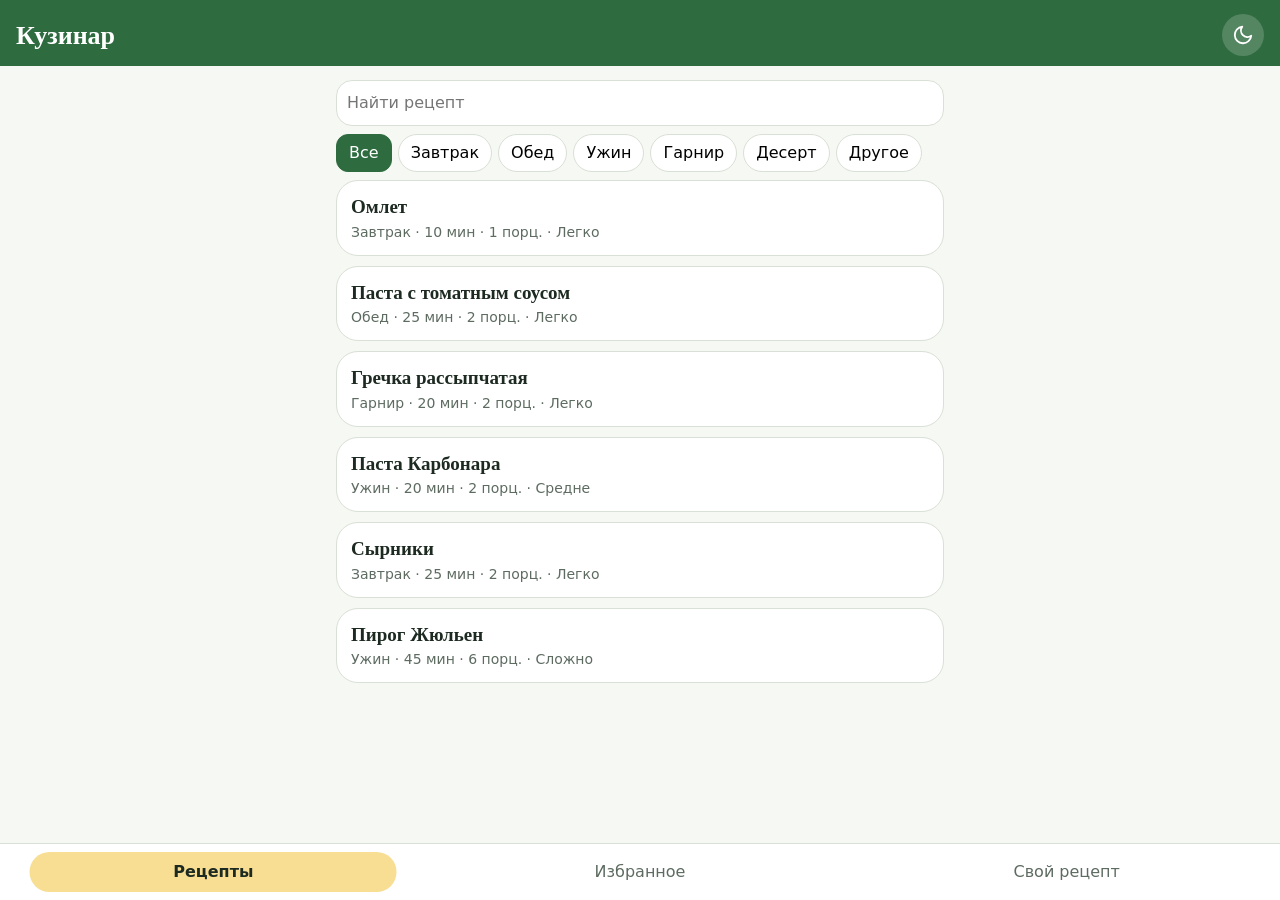
==== app/index.html @ 5cc1c06f "moving to another folder" ====
<!DOCTYPE html>
<html lang="ru">
<head>
<meta charset="UTF-8">
<meta name="viewport" content="width=device-width, initial-scale=1, viewport-fit=cover">
<title>Кузинар</title>
<link rel="manifest" href="manifest.json">
<meta name="theme-color" content="#2e6b3f">
<link rel="stylesheet" href="style.css">
<link rel="stylesheet" href="motion.css">
<link rel="stylesheet" href="theme.css">
<script src="theme.js"></script>
</head>
<body>
<header><h1>Кузинар</h1></header>
<main id="app"></main>
<nav id="nav">
  <button data-act="tab" data-v="all">Рецепты</button>
  <button data-act="tab" data-v="fav">Избранное</button>
  <button data-act="tab" data-v="add">Свой рецепт</button>
</nav>
<script src="recipes.js"></script>
<script src="app.js"></script>
<script src="extras.js"></script>
<script>if("serviceWorker" in navigator)navigator.serviceWorker.register("sw.js")</script>
</body>
</html>
---- app/style.css ----
:root{--bg:#f6f8f4;--ink:#1d2a21;--mute:#5d6b61;--green:#2e6b3f;--lemon:#f2c94c;--line:#d9e0d5;--card:#fff}
*{box-sizing:border-box}
body{margin:0;background:var(--bg);color:var(--ink);font:16px/1.5 system-ui,sans-serif;padding-bottom:calc(64px + env(safe-area-inset-bottom,0px))}
header{padding:calc(14px + env(safe-area-inset-top,0px)) 16px 10px;background:var(--green)}
h1,h2,h3{font-family:Georgia,serif;margin:0}
h1{color:#fff;font-size:26px}
main{padding:14px 16px;max-width:640px;margin:0 auto}
input,select,textarea{width:100%;padding:10px;border:1px solid var(--line);border-radius:8px;font:inherit;background:#fff;margin-bottom:8px}
.chips{display:flex;gap:6px;overflow-x:auto;padding-bottom:8px}
.chips button{flex:none;border:1px solid var(--line);background:#fff;border-radius:99px;padding:6px 12px;font:inherit}
.chips button.on{background:var(--green);color:#fff;border-color:var(--green)}
.card{display:block;width:100%;text-align:left;background:var(--card);border:1px solid var(--line);border-radius:10px;padding:12px 14px;margin-bottom:10px;font:inherit;color:inherit}
.card h3{font-size:19px}
.meta{color:var(--mute);font-size:14px}
.btn{background:var(--green);color:#fff;border:0;border-radius:8px;padding:12px 16px;font:inherit;width:100%;margin:6px 0}
.btn.alt{background:var(--lemon);color:var(--ink)}
.btn.del{background:#fff;color:#b3261e;border:1px solid #b3261e}
.row{display:grid;grid-template-columns:2fr 1fr 1fr;gap:6px}
ul.ing{padding-left:20px}ol.st{padding-left:22px}ol.st li{margin-bottom:10px}
.msg{color:#b3261e;margin:6px 0}
.empty{color:var(--mute);text-align:center;padding:30px 0}
nav{position:fixed;left:0;right:0;bottom:0;display:flex;background:#fff;border-top:1px solid var(--line);padding-bottom:env(safe-area-inset-bottom,0px)}
nav button{flex:1;border:0;background:none;padding:16px 4px;font:inherit;color:var(--mute)}
nav button.on{color:var(--green);font-weight:700;box-shadow:inset 0 3px 0 var(--lemon)}
---- app/motion.css ----
/* Кузинар: анимации в духе Material Expressive (пружинная физика, живые формы) */
:root{--spring:cubic-bezier(.34,1.56,.64,1);--smooth:cubic-bezier(.2,0,0,1)}

@keyframes rise{from{opacity:0;transform:translateY(24px) scale(.95)}to{opacity:1;transform:none}}
@keyframes pop{0%{transform:scale(.8)}60%{transform:scale(1.08)}100%{transform:scale(1)}}

/* Формы покрупнее и круглее */
.card{border-radius:22px}
.btn{border-radius:999px;padding:14px 18px}
input,select,textarea{border-radius:16px}
.chips button{border-radius:999px}
.chips button.on{border-radius:12px;animation:pop .45s var(--spring)}

/* Нажатие: пружинит и меняет форму */
.card,.btn,.chips button,nav button{transition:transform .4s var(--spring),border-radius .4s var(--spring),background-color .25s var(--smooth),color .3s var(--smooth);-webkit-tap-highlight-color:transparent}
.card:active{transform:scale(.97);border-radius:30px}
.btn:active{transform:scale(.94)}
.chips button:active{transform:scale(.9)}
nav button:active{transform:scale(.92)}

/* Появление: карточки списка по очереди */
.v-list .in .card{animation:rise .6s var(--spring) both}
.v-list .in .card:nth-child(2){animation-delay:.05s}
.v-list .in .card:nth-child(3){animation-delay:.1s}
.v-list .in .card:nth-child(4){animation-delay:.15s}
.v-list .in .card:nth-child(5){animation-delay:.2s}
.v-list .in .card:nth-child(6){animation-delay:.25s}
.v-list .in .card:nth-child(n+7){animation-delay:.3s}

/* Появление: экран рецепта и форма, блок за блоком */
.v-open>*,.v-add>*{animation:rise .55s var(--spring) both}
.v-open>*:nth-child(2),.v-add>*:nth-child(2){animation-delay:.04s}
.v-open>*:nth-child(3),.v-add>*:nth-child(3){animation-delay:.08s}
.v-open>*:nth-child(4),.v-add>*:nth-child(4){animation-delay:.12s}
.v-open>*:nth-child(5),.v-add>*:nth-child(5){animation-delay:.16s}
.v-open>*:nth-child(6),.v-add>*:nth-child(6){animation-delay:.2s}
.v-open>*:nth-child(7),.v-add>*:nth-child(7){animation-delay:.24s}
.v-open>*:nth-child(n+8),.v-add>*:nth-child(n+8){animation-delay:.28s}
#ings .row,#steps .in-s{animation:rise .45s var(--spring) both}

/* Нижнее меню: «таблетка» выезжает под активной вкладкой */
nav{isolation:isolate}
nav button{position:relative}
nav button::before{content:"";position:absolute;left:50%;top:8px;bottom:8px;width:86%;background:var(--lemon);border-radius:999px;z-index:-1;opacity:0;transform:translateX(-50%) scale(.4);transition:transform .5s var(--spring),opacity .25s var(--smooth)}
nav button.on{box-shadow:none;color:var(--ink)}
nav button.on::before{opacity:.6;transform:translateX(-50%) scale(1)}

/* Если у человека в телефоне отключена анимация, уважаем это */
@media (prefers-reduced-motion:reduce){*,*::before,*::after{animation:none!important;transition:none!important}}
---- app/theme.css ----
/* Кузинар: тёмная тема и кнопка-переключатель */
header{display:flex;align-items:center;justify-content:space-between;gap:12px}

.tt{position:relative;flex:none;width:42px;height:42px;border-radius:50%;border:0;padding:0;display:grid;place-items:center;background:rgba(255,255,255,.18);color:#fff;-webkit-tap-highlight-color:transparent;transition:transform .4s var(--spring,ease),background-color .25s}
.tt:active{transform:scale(.86) rotate(-12deg)}
.tt svg{grid-area:1/1;transition:transform .6s var(--spring,ease),opacity .3s}
/* светлая тема: показываем луну (нажмёшь, станет тёмно) */
.tt .i-sun{opacity:0;transform:rotate(-120deg) scale(.3)}
.tt .i-moon{opacity:1;transform:none}
:root[data-theme="dark"] .tt .i-sun{opacity:1;transform:none}
:root[data-theme="dark"] .tt .i-moon{opacity:0;transform:rotate(120deg) scale(.3)}

/* плавная смена цветов при переключении */
body,header,nav,input,select,textarea{transition:background-color .4s,color .4s,border-color .4s}
.card,.chips button{transition:transform .4s var(--spring,ease),border-radius .4s var(--spring,ease),background-color .4s,color .4s,border-color .4s}

/* тёмная палитра */
:root[data-theme="dark"]{
  color-scheme:dark;
  --bg:#111713;--ink:#e7eee8;--mute:#9db0a2;--green:#3b8a55;--lemon:#f2c94c;--line:#2b382e;--card:#1a231d;
}
:root[data-theme="dark"] header{background:#1c3d27}
:root[data-theme="dark"] input,
:root[data-theme="dark"] select,
:root[data-theme="dark"] textarea{background:var(--card);color:var(--ink);border-color:var(--line)}
:root[data-theme="dark"] ::placeholder{color:var(--mute);opacity:1}
:root[data-theme="dark"] .chips button{background:var(--card);color:var(--ink)}
:root[data-theme="dark"] .chips button.on{background:var(--green);color:#fff;border-color:var(--green)}
:root[data-theme="dark"] nav{background:var(--card);border-top-color:var(--line)}
:root[data-theme="dark"] nav button{color:var(--mute)}
:root[data-theme="dark"] nav button.on{color:#1d2a21}
:root[data-theme="dark"] nav button.on::before{opacity:.92}
:root[data-theme="dark"] .btn.alt{color:#1d2a21}
:root[data-theme="dark"] .btn.del{background:transparent;color:#ff8f86;border-color:#ff8f86}
:root[data-theme="dark"] .msg{color:#ff8f86}
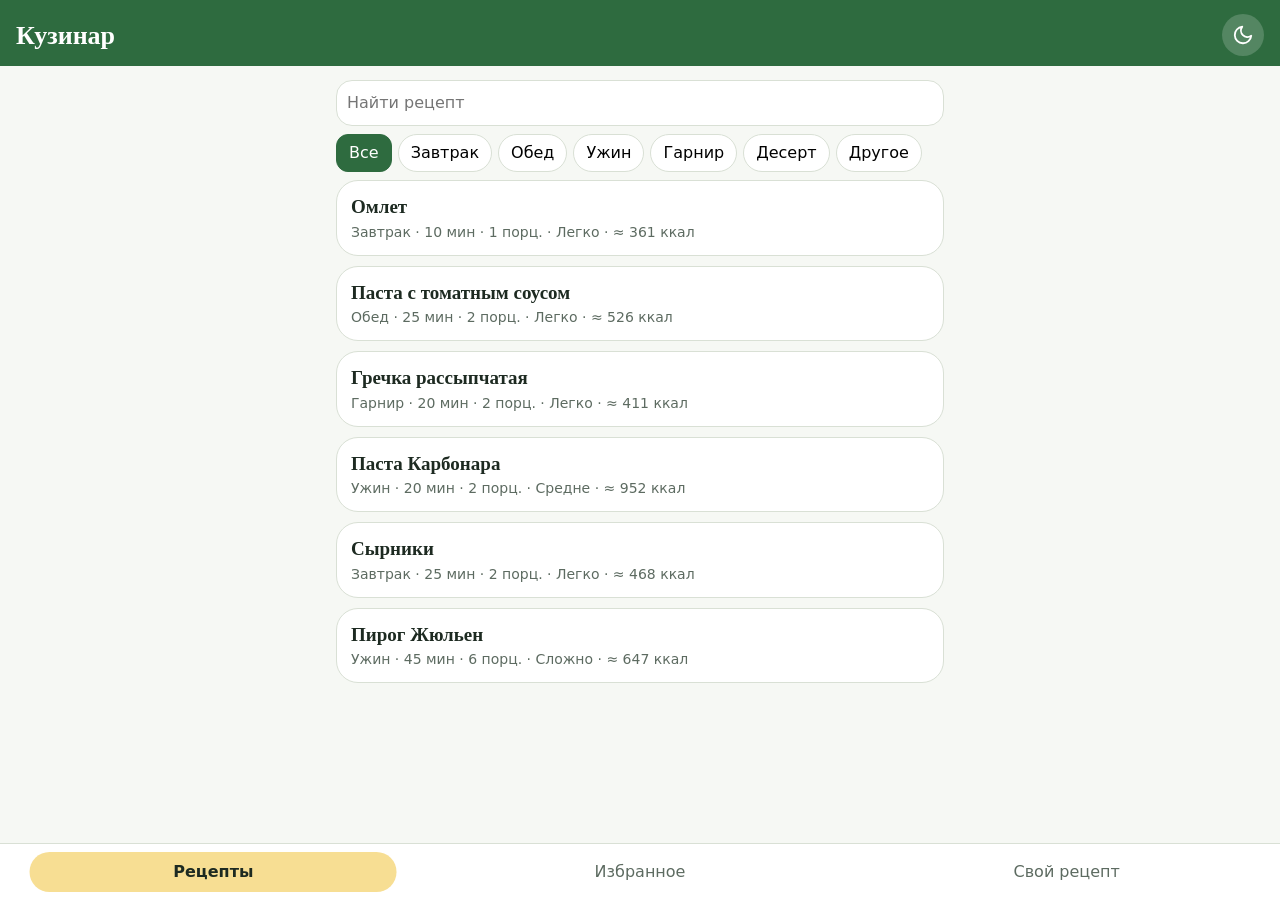
==== commit b408a922: "fixed index and added some products" ====
--- a/app/index.html
+++ b/app/index.html
@@ -22,6 +22,9 @@
 <script src="recipes.js"></script>
 <script src="app.js"></script>
 <script src="extras.js"></script>
+<script src="products.js"></script>
+<script src="calories.js"></script>
+<script src="picker.js"></script>
 <script>if("serviceWorker" in navigator)navigator.serviceWorker.register("sw.js")</script>
 </body>
 </html>
